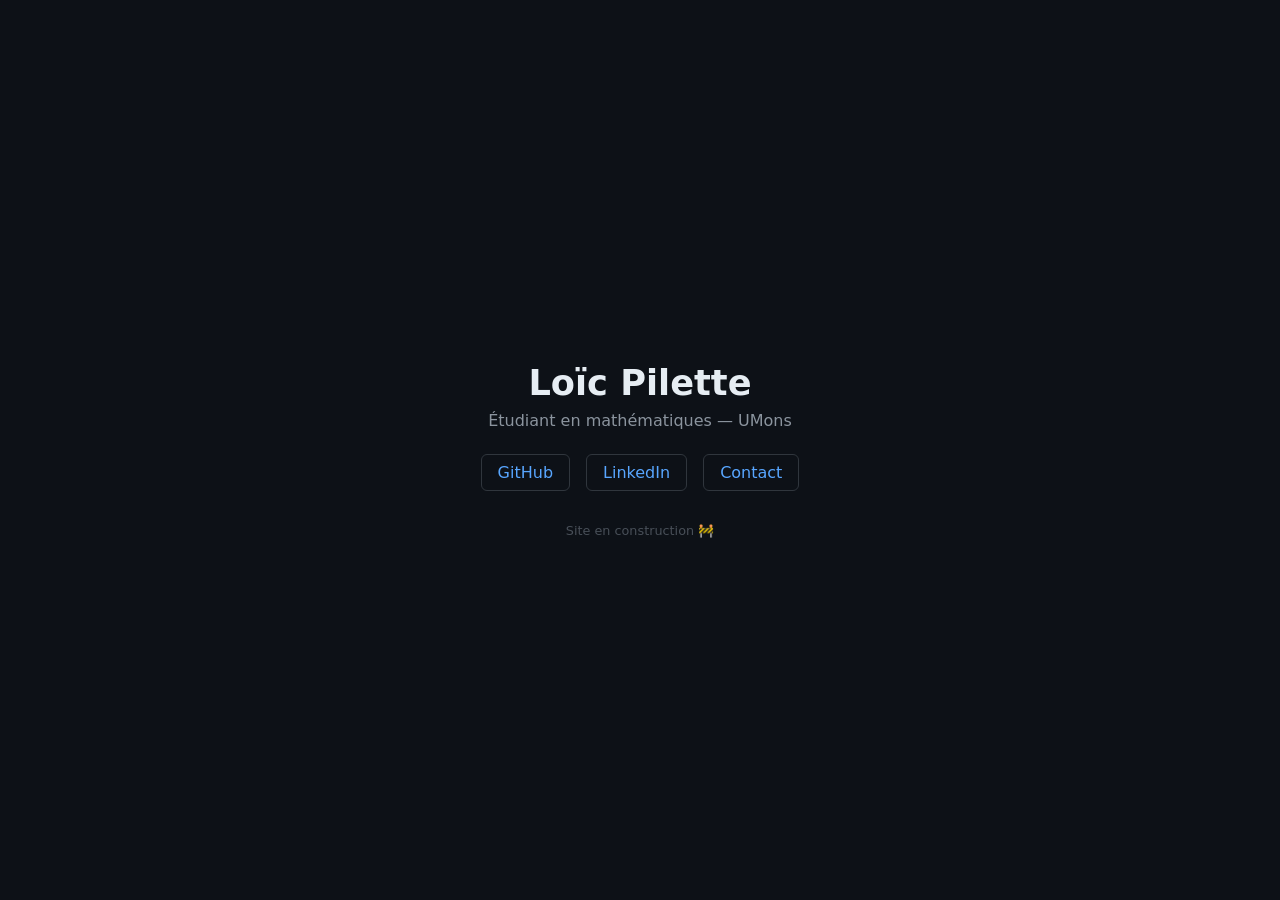
==== index.html @ 918b599a "Modify the email" ====
<!DOCTYPE html>
<html lang="fr">
<head>
  <meta charset="UTF-8">
  <meta name="viewport" content="width=device-width, initial-scale=1.0">
  <title>Loïc Pilette</title>
  <style>
    * {
      margin: 0;
      padding: 0;
      box-sizing: border-box;
    }

    body {
      font-family: 'Segoe UI', system-ui, sans-serif;
      background: #0d1117;
      color: #e6edf3;
      display: flex;
      align-items: center;
      justify-content: center;
      min-height: 100vh;
      padding: 2rem;
    }

    .card {
      max-width: 480px;
      text-align: center;
    }

    h1 {
      font-size: 2.2rem;
      margin-bottom: 0.5rem;
    }

    p.subtitle {
      color: #8b949e;
      margin-bottom: 1.5rem;
    }

    .links {
      display: flex;
      gap: 1rem;
      justify-content: center;
      flex-wrap: wrap;
    }

    .links a {
      color: #58a6ff;
      text-decoration: none;
      border: 1px solid #30363d;
      padding: 0.5rem 1rem;
      border-radius: 6px;
      transition: background 0.2s;
    }

    .links a:hover {
      background: #161b22;
    }

    footer {
      margin-top: 2rem;
      font-size: 0.8rem;
      color: #484f58;
    }
  </style>
</head>
<body>
  <div class="card">
    <h1>Loïc Pilette</h1>
    <p class="subtitle">Étudiant en mathématiques — UMons</p>
    <div class="links">
      <a href="https://github.com/LoicPil">GitHub</a>
      <a href="https://www.linkedin.com/in/loic-pilette">LinkedIn</a>
      <a href="mailto:piletteloic@gmail.com">Contact</a>
    </div>
    <footer>Site en construction 🚧</footer>
  </div>
</body>
</html>
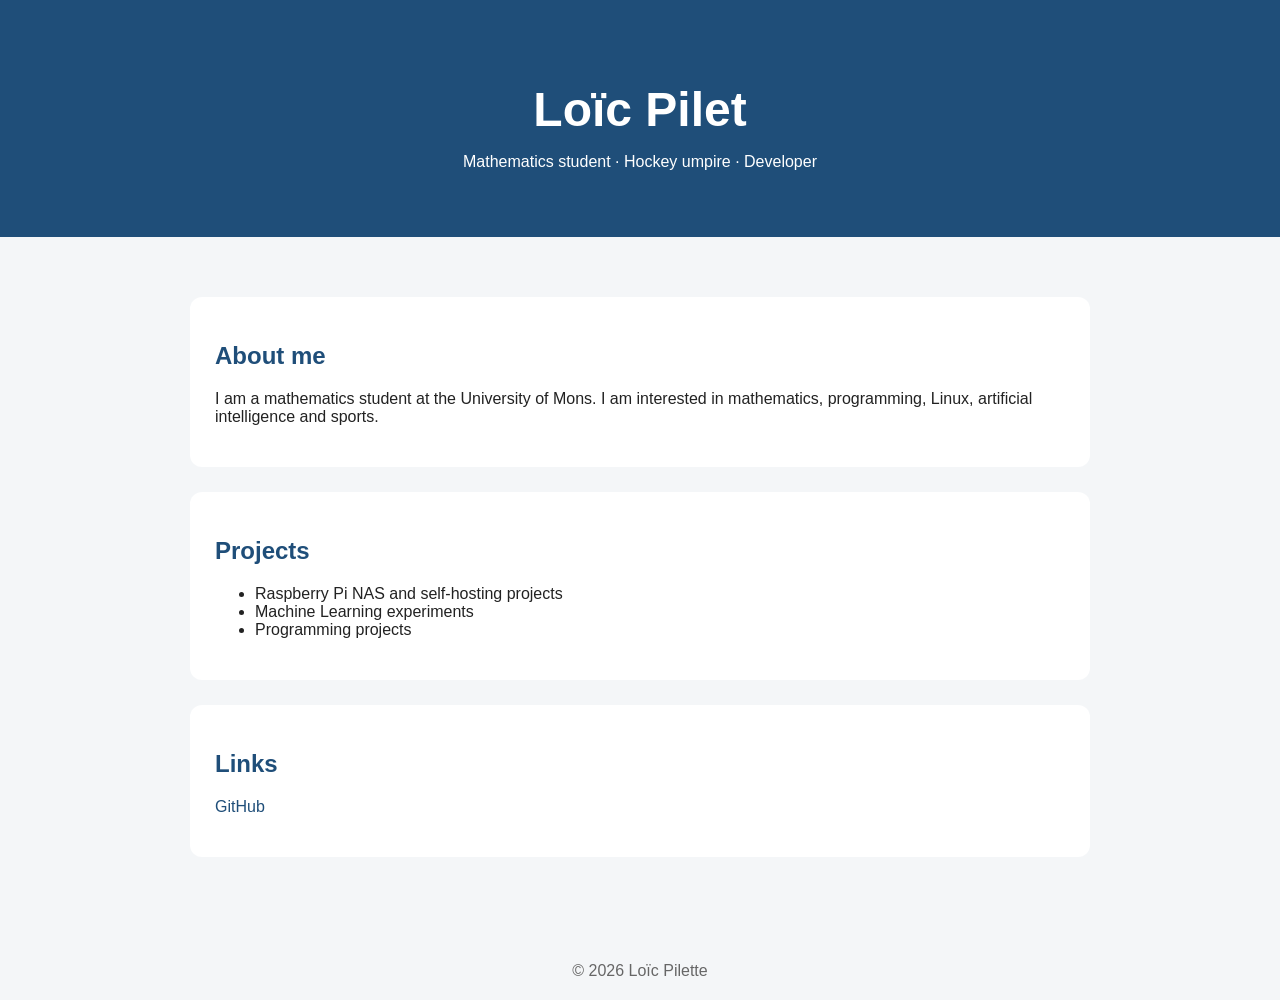
==== commit 28461195: "make two different files for the style and the site" ====
--- a/index.html
+++ b/index.html
@@ -1,79 +1,78 @@
 <!DOCTYPE html>
 <html lang="fr">
+
 <head>
-  <meta charset="UTF-8">
-  <meta name="viewport" content="width=device-width, initial-scale=1.0">
-  <title>Loïc Pilette</title>
-  <style>
-    * {
-      margin: 0;
-      padding: 0;
-      box-sizing: border-box;
-    }
+    <meta charset="UTF-8">
+    <meta name="viewport" content="width=device-width, initial-scale=1.0">
 
-    body {
-      font-family: 'Segoe UI', system-ui, sans-serif;
-      background: #0d1117;
-      color: #e6edf3;
-      display: flex;
-      align-items: center;
-      justify-content: center;
-      min-height: 100vh;
-      padding: 2rem;
-    }
+    <title>Loïc Pilet</title>
 
-    .card {
-      max-width: 480px;
-      text-align: center;
-    }
+    <!-- Icône du site -->
+    <link rel="icon" type="image/png" href="favicon.png">
 
-    h1 {
-      font-size: 2.2rem;
-      margin-bottom: 0.5rem;
-    }
+    <!-- Style -->
+    <link rel="stylesheet" href="style.css">
+</head>
 
-    p.subtitle {
-      color: #8b949e;
-      margin-bottom: 1.5rem;
-    }
+<body>
 
-    .links {
-      display: flex;
-      gap: 1rem;
-      justify-content: center;
-      flex-wrap: wrap;
-    }
+    <header>
+        <h1>Loïc Pilet</h1>
+        <p>Mathematics student · Hockey umpire · Developer</p>
+    </header>
 
-    .links a {
-      color: #58a6ff;
-      text-decoration: none;
-      border: 1px solid #30363d;
-      padding: 0.5rem 1rem;
-      border-radius: 6px;
-      transition: background 0.2s;
-    }
 
-    .links a:hover {
-      background: #161b22;
-    }
+    <main>
 
-    footer {
-      margin-top: 2rem;
-      font-size: 0.8rem;
-      color: #484f58;
-    }
-  </style>
-</head>
-<body>
-  <div class="card">
-    <h1>Loïc Pilette</h1>
-    <p class="subtitle">Étudiant en mathématiques — UMons</p>
-    <div class="links">
-      <a href="https://github.com/LoicPil">GitHub</a>
-      <a href="https://www.linkedin.com/in/loic-pilette">LinkedIn</a>
-      <a href="mailto:piletteloic@gmail.com">Contact</a>
-    </div>
-    <footer>Site en construction 🚧</footer>
-  </div>
+        <section>
+            <h2>About me</h2>
+            <p>
+                I am a mathematics student at the University of Mons.
+                I am interested in mathematics, programming, Linux,
+                artificial intelligence and sports.
+            </p>
+        </section>
+
+
+        <section>
+            <h2>Projects</h2>
+
+            <ul>
+                <li>
+                    Raspberry Pi NAS and self-hosting projects
+                </li>
+
+                <li>
+                    Machine Learning experiments
+                </li>
+
+                <li>
+                    Programming projects
+                </li>
+            </ul>
+
+        </section>
+
+
+        <section>
+            <h2>Links</h2>
+
+            <p>
+                <a href="https://github.com/loicpil">
+                    GitHub
+                </a>
+            </p>
+
+        </section>
+
+    </main>
+
+
+    <footer>
+        © 2026 Loïc Pilette
+    </footer>
+
+
 </body>
+
 </html>
--- a/style.css
+++ b/style.css
@@ -0,0 +1,58 @@
+body {
+    font-family: Arial, Helvetica, sans-serif;
+    margin: 0;
+    background: #f4f6f8;
+    color: #222;
+}
+
+
+header {
+    background: #1f4e79;
+    color: white;
+    text-align: center;
+    padding: 50px 20px;
+}
+
+
+h1 {
+    font-size: 3em;
+    margin-bottom: 10px;
+}
+
+
+main {
+    max-width: 900px;
+    margin: 40px auto;
+    padding: 20px;
+}
+
+
+section {
+    background: white;
+    padding: 25px;
+    margin-bottom: 25px;
+    border-radius: 12px;
+}
+
+
+h2 {
+    color: #1f4e79;
+}
+
+
+a {
+    color: #1f4e79;
+    text-decoration: none;
+}
+
+
+a:hover {
+    text-decoration: underline;
+}
+
+
+footer {
+    text-align: center;
+    padding: 20px;
+    color: #666;
+}
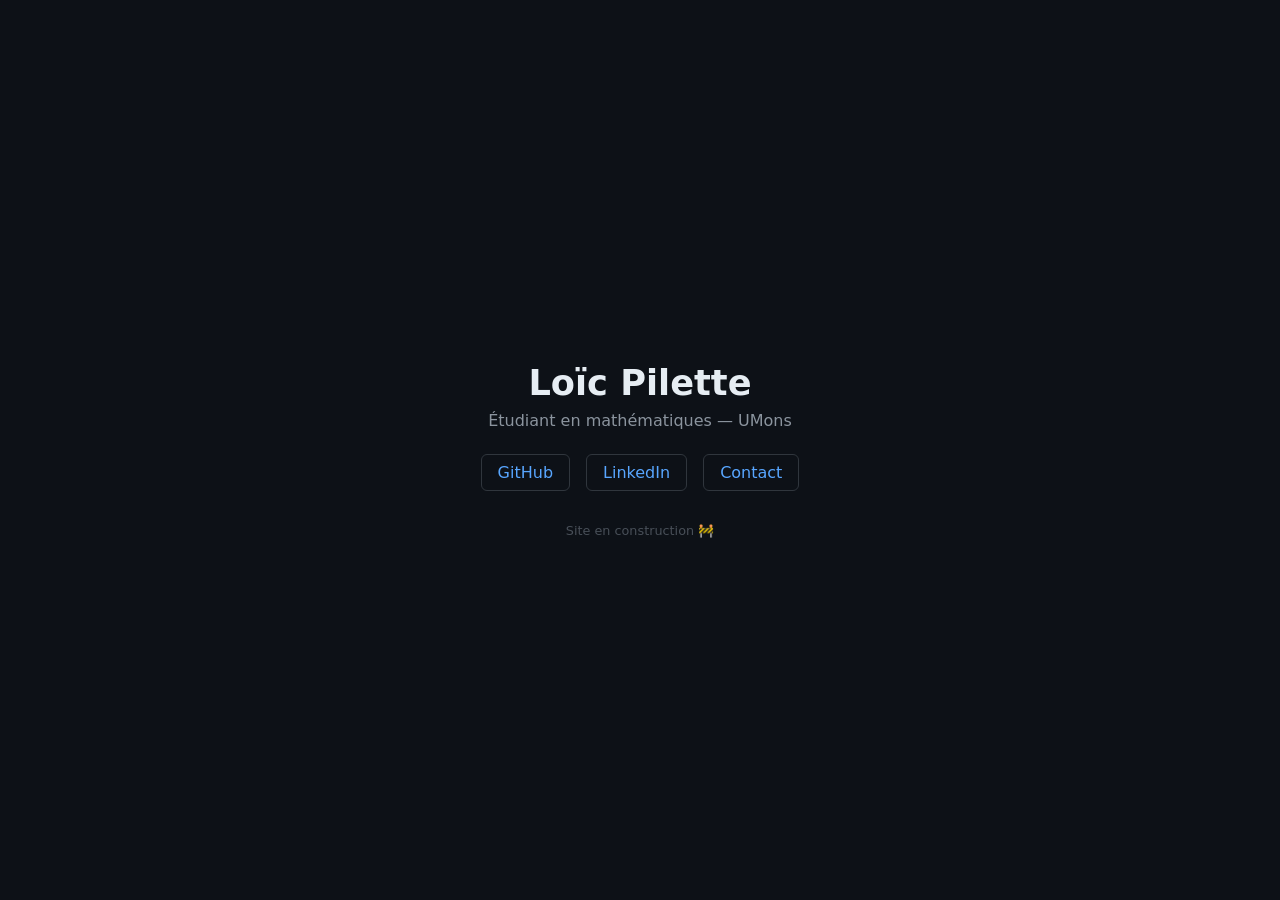
==== commit f98d2fa3: "make two different files for the style and the site" ====
--- a/index.html
+++ b/index.html
@@ -2,75 +2,52 @@
 <html lang="fr">
 
 <head>
-    <meta charset="UTF-8">
-    <meta name="viewport" content="width=device-width, initial-scale=1.0">
+  <meta charset="UTF-8">
+  <meta name="viewport" content="width=device-width, initial-scale=1.0">
 
-    <title>Loïc Pilet</title>
+  <title>Loïc Pilette</title>
 
-    <!-- Icône du site -->
-    <link rel="icon" type="image/png" href="favicon.png">
+  <link rel="stylesheet" href="style.css">
 
-    <!-- Style -->
-    <link rel="stylesheet" href="style.css">
 </head>
+
 
 <body>
 
-    <header>
-        <h1>Loïc Pilet</h1>
-        <p>Mathematics student · Hockey umpire · Developer</p>
-    </header>
+  <div class="card">
+
+    <h1>Loïc Pilette</h1>
+
+    <p class="subtitle">
+      Étudiant en mathématiques — UMons
+    </p>
 
 
-    <main>
+    <div class="links">
 
-        <section>
-            <h2>About me</h2>
-            <p>
-                I am a mathematics student at the University of Mons.
-                I am interested in mathematics, programming, Linux,
-                artificial intelligence and sports.
-            </p>
-        </section>
+      <a href="https://github.com/LoicPil">
+        GitHub
+      </a>
 
 
-        <section>
-            <h2>Projects</h2>
-
-            <ul>
-                <li>
-                    Raspberry Pi NAS and self-hosting projects
-                </li>
-
-                <li>
-                    Machine Learning experiments
-                </li>
-
-                <li>
-                    Programming projects
-                </li>
-            </ul>
-
-        </section>
+      <a href="https://www.linkedin.com/in/loic-pilette">
+        LinkedIn
+      </a>
 
 
-        <section>
-            <h2>Links</h2>
+      <a href="mailto:piletteloic@gmail.com">
+        Contact
+      </a>
 
-            <p>
-                <a href="https://github.com/loicpil">
-                    GitHub
-                </a>
-            </p>
-
-        </section>
-
-    </main>
+    </div>
 
 
     <footer>
-        © 2026 Loïc Pilette
+      Site en construction 🚧
     </footer>
+
+
+  </div>
 
 
 </body>
--- a/style.css
+++ b/style.css
@@ -1,58 +1,73 @@
-body {
-    font-family: Arial, Helvetica, sans-serif;
-    margin: 0;
-    background: #f4f6f8;
-    color: #222;
+* {
+  margin: 0;
+  padding: 0;
+  box-sizing: border-box;
 }
 
 
-header {
-    background: #1f4e79;
-    color: white;
-    text-align: center;
-    padding: 50px 20px;
+body {
+  font-family: 'Segoe UI', system-ui, sans-serif;
+  background: #0d1117;
+  color: #e6edf3;
+
+  display: flex;
+  align-items: center;
+  justify-content: center;
+
+  min-height: 100vh;
+  padding: 2rem;
+}
+
+
+.card {
+  max-width: 480px;
+  text-align: center;
 }
 
 
 h1 {
-    font-size: 3em;
-    margin-bottom: 10px;
+  font-size: 2.2rem;
+  margin-bottom: 0.5rem;
 }
 
 
-main {
-    max-width: 900px;
-    margin: 40px auto;
-    padding: 20px;
+.subtitle {
+  color: #8b949e;
+  margin-bottom: 1.5rem;
 }
 
 
-section {
-    background: white;
-    padding: 25px;
-    margin-bottom: 25px;
-    border-radius: 12px;
+.links {
+  display: flex;
+  gap: 1rem;
+  justify-content: center;
+  flex-wrap: wrap;
 }
 
 
-h2 {
-    color: #1f4e79;
+.links a {
+  color: #58a6ff;
+  text-decoration: none;
+
+  border: 1px solid #30363d;
+
+  padding: 0.5rem 1rem;
+
+  border-radius: 6px;
+
+  transition: background 0.2s;
 }
 
 
-a {
-    color: #1f4e79;
-    text-decoration: none;
-}
-
-
-a:hover {
-    text-decoration: underline;
+.links a:hover {
+  background: #161b22;
 }
 
 
 footer {
-    text-align: center;
-    padding: 20px;
-    color: #666;
+  margin-top: 2rem;
+
+  font-size: 0.8rem;
+
+  color: #484f58;
 }
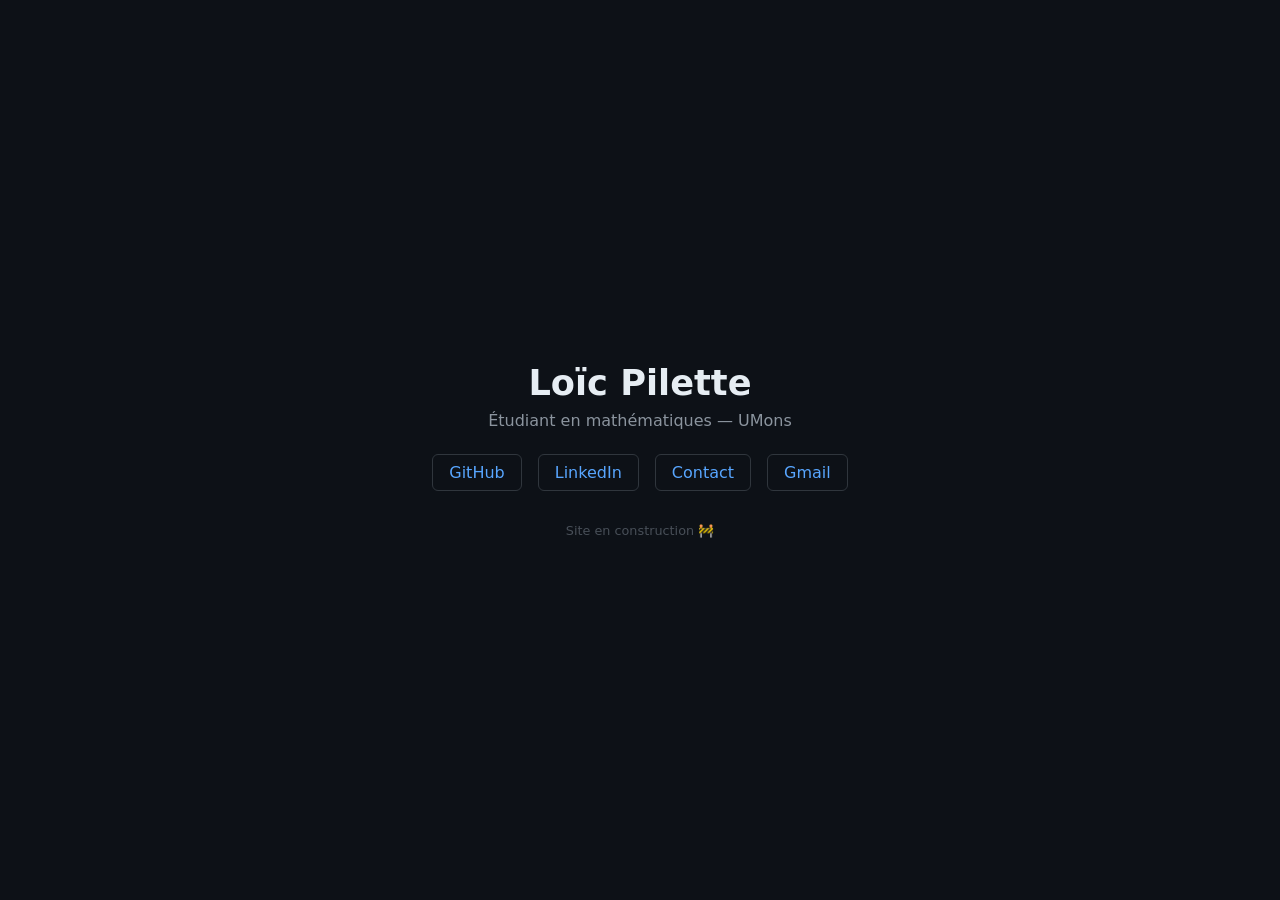
==== commit f9e430cc: "add the gmail contact" ====
--- a/index.html
+++ b/index.html
@@ -39,6 +39,10 @@
         Contact
       </a>
 
+      <a href="https://mail.google.com/mail/?view=cm&fs=1&to=piletteloic@gmail.com">
+        Gmail
+      </a>
+
     </div>
 
 
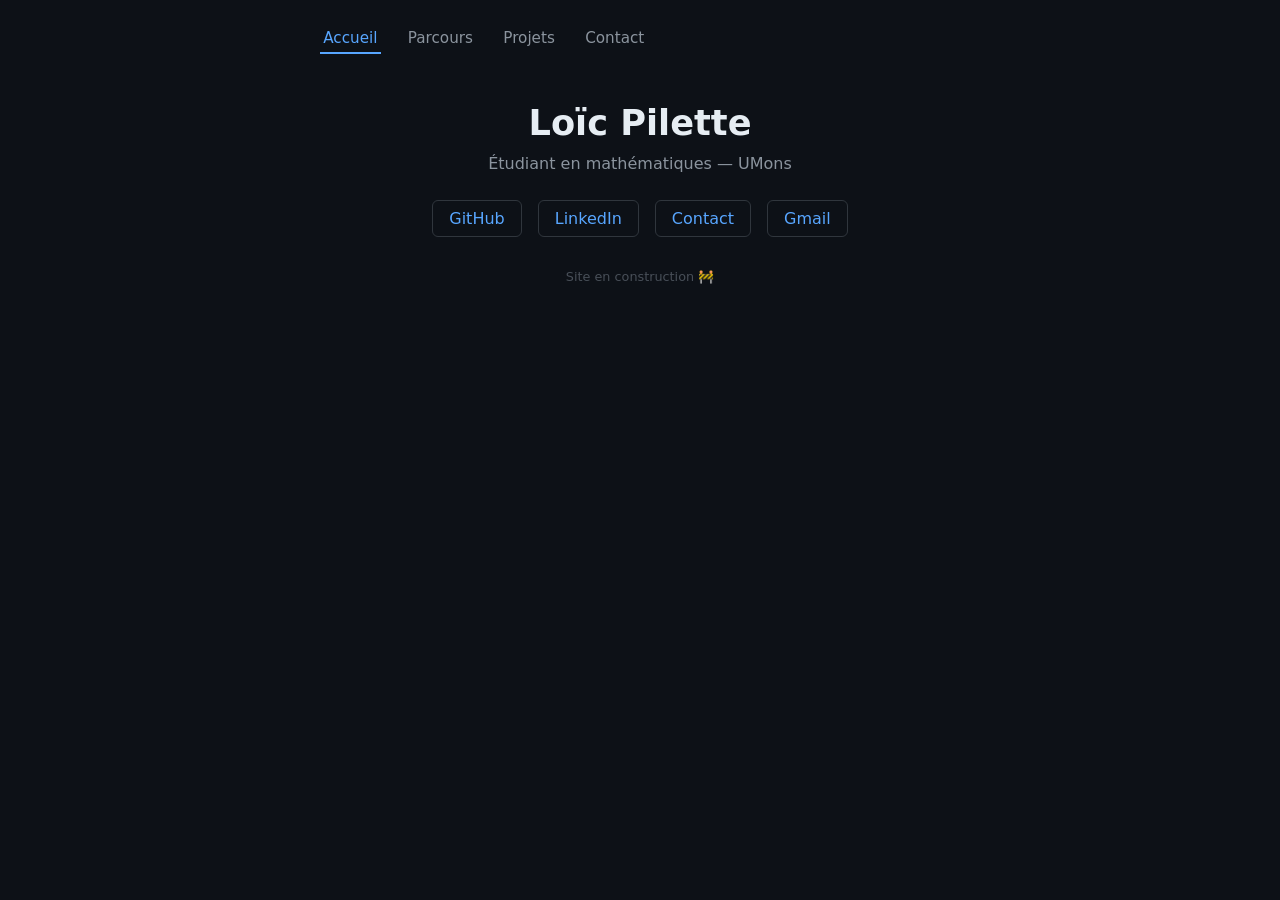
==== commit f22bc9d0: "Site responsive avec menu mobile" ====
--- a/index.html
+++ b/index.html
@@ -1,59 +1,35 @@
 <!DOCTYPE html>
 <html lang="fr">
-
 <head>
   <meta charset="UTF-8">
   <meta name="viewport" content="width=device-width, initial-scale=1.0">
-
   <title>Loïc Pilette</title>
-
+  <link rel="icon" type="image/svg+xml" href="favicon.svg">
   <link rel="stylesheet" href="style.css">
-
 </head>
-
-
 <body>
+  <div class="navbar">
+    <button class="nav-toggle" onclick="toggleNav()">☰</button>
+    <div class="nav-links" id="navLinks">
+      <a href="index.html" class="active">Accueil</a>
+      <a href="parcours.html">Parcours</a>
+      <a href="projets.html">Projets</a>
+      <a href="contact.html">Contact</a>
+    </div>
+  </div>
 
   <div class="card">
-
     <h1>Loïc Pilette</h1>
-
-    <p class="subtitle">
-      Étudiant en mathématiques — UMons
-    </p>
-
-
+    <p class="subtitle">Étudiant en mathématiques — UMons</p>
     <div class="links">
-
-      <a href="https://github.com/LoicPil">
-        GitHub
-      </a>
-
-
-      <a href="https://www.linkedin.com/in/loic-pilette">
-        LinkedIn
-      </a>
-
-
-      <a href="mailto:piletteloic@gmail.com">
-        Contact
-      </a>
-
-      <a href="https://mail.google.com/mail/?view=cm&fs=1&to=piletteloic@gmail.com">
-        Gmail
-      </a>
-
+      <a href="https://github.com/LoicPil">GitHub</a>
+      <a href="https://www.linkedin.com/in/loic-pilette">LinkedIn</a>
+      <a href="mailto:piletteloic@gmail.com">Contact</a>
+      <a href="https://mail.google.com/mail/?view=cm&fs=1&to=piletteloic@gmail.com">Gmail</a>
     </div>
-
-
-    <footer>
-      Site en construction 🚧
-    </footer>
-
-
+    <footer>Site en construction 🚧</footer>
   </div>
 
-
+  <script src="nav.js"></script>
 </body>
-
 </html>
--- a/style.css
+++ b/style.css
@@ -4,38 +4,114 @@
   box-sizing: border-box;
 }
 
+html {
+  font-size: 16px;
+}
 
 body {
   font-family: 'Segoe UI', system-ui, sans-serif;
   background: #0d1117;
   color: #e6edf3;
-
-  display: flex;
+  display: flex;
+  flex-direction: column;
   align-items: center;
+  min-height: 100vh;
+  padding: 1.5rem;
+}
+
+/* --- Navigation --- */
+
+.navbar {
+  width: 100%;
+  max-width: 640px;
+  display: flex;
+  align-items: center;
+  justify-content: space-between;
+  margin-bottom: 3rem;
+}
+
+.nav-links {
+  display: flex;
+  gap: 1.5rem;
+  flex-wrap: wrap;
   justify-content: center;
-
-  min-height: 100vh;
-  padding: 2rem;
-}
-
+}
+
+.nav-links a {
+  color: #8b949e;
+  text-decoration: none;
+  font-size: 0.95rem;
+  padding: 0.3rem 0.2rem;
+  border-bottom: 2px solid transparent;
+  transition: color 0.2s, border-color 0.2s;
+}
+
+.nav-links a:hover,
+.nav-links a.active {
+  color: #58a6ff;
+  border-bottom: 2px solid #58a6ff;
+}
+
+.nav-toggle {
+  display: none;
+  background: none;
+  border: 1px solid #30363d;
+  border-radius: 6px;
+  color: #e6edf3;
+  font-size: 1.2rem;
+  padding: 0.3rem 0.7rem;
+  cursor: pointer;
+}
+
+/* --- Layout --- */
 
 .card {
   max-width: 480px;
-  text-align: center;
-}
-
+  width: 100%;
+  text-align: center;
+}
+
+.content {
+  max-width: 640px;
+  width: 100%;
+  text-align: left;
+}
 
 h1 {
   font-size: 2.2rem;
   margin-bottom: 0.5rem;
-}
-
-
-.subtitle {
+  text-align: center;
+}
+
+h2 {
+  font-size: 1.4rem;
+  margin: 1.8rem 0 0.8rem;
+  color: #e6edf3;
+}
+
+p.subtitle {
   color: #8b949e;
   margin-bottom: 1.5rem;
-}
-
+  text-align: center;
+}
+
+p, li {
+  color: #c9d1d9;
+  line-height: 1.6;
+}
+
+ul {
+  list-style: none;
+  padding-left: 0;
+}
+
+li {
+  margin-bottom: 0.6rem;
+  padding-left: 1rem;
+  border-left: 2px solid #30363d;
+}
+
+/* --- Links / buttons --- */
 
 .links {
   display: flex;
@@ -44,30 +120,102 @@
   flex-wrap: wrap;
 }
 
-
-.links a {
+.links a,
+.card-link {
   color: #58a6ff;
   text-decoration: none;
-
-  border: 1px solid #30363d;
-
+  border: 1px solid #30363d;
   padding: 0.5rem 1rem;
-
   border-radius: 6px;
-
   transition: background 0.2s;
-}
-
-
-.links a:hover {
+  display: inline-block;
+}
+
+.links a:hover,
+.card-link:hover {
   background: #161b22;
 }
 
+/* --- Project cards --- */
+
+.project {
+  border: 1px solid #30363d;
+  border-radius: 8px;
+  padding: 1rem 1.2rem;
+  margin-bottom: 1rem;
+}
+
+.project h3 {
+  color: #e6edf3;
+  margin-bottom: 0.3rem;
+}
+
+.project p {
+  margin-bottom: 0.5rem;
+}
+
+.tag {
+  display: inline-block;
+  font-size: 0.75rem;
+  color: #8b949e;
+  border: 1px solid #30363d;
+  border-radius: 4px;
+  padding: 0.1rem 0.5rem;
+  margin: 0.2rem 0.3rem 0 0;
+}
 
 footer {
   margin-top: 2rem;
-
   font-size: 0.8rem;
-
   color: #484f58;
-}
+  text-align: center;
+}
+
+/* --- Responsive : mobile (< 600px) --- */
+
+@media (max-width: 600px) {
+  body {
+    padding: 1rem;
+  }
+
+  h1 {
+    font-size: 1.7rem;
+  }
+
+  h2 {
+    font-size: 1.2rem;
+  }
+
+  .navbar {
+    justify-content: center;
+  }
+
+  .nav-toggle {
+    display: block;
+    position: absolute;
+    top: 1rem;
+    right: 1rem;
+  }
+
+  .nav-links {
+    display: none;
+    flex-direction: column;
+    align-items: center;
+    width: 100%;
+    gap: 1rem;
+    margin-top: 1rem;
+  }
+
+  .nav-links.open {
+    display: flex;
+  }
+
+  .links {
+    flex-direction: column;
+    align-items: stretch;
+  }
+
+  .links a {
+    text-align: center;
+  }
+}
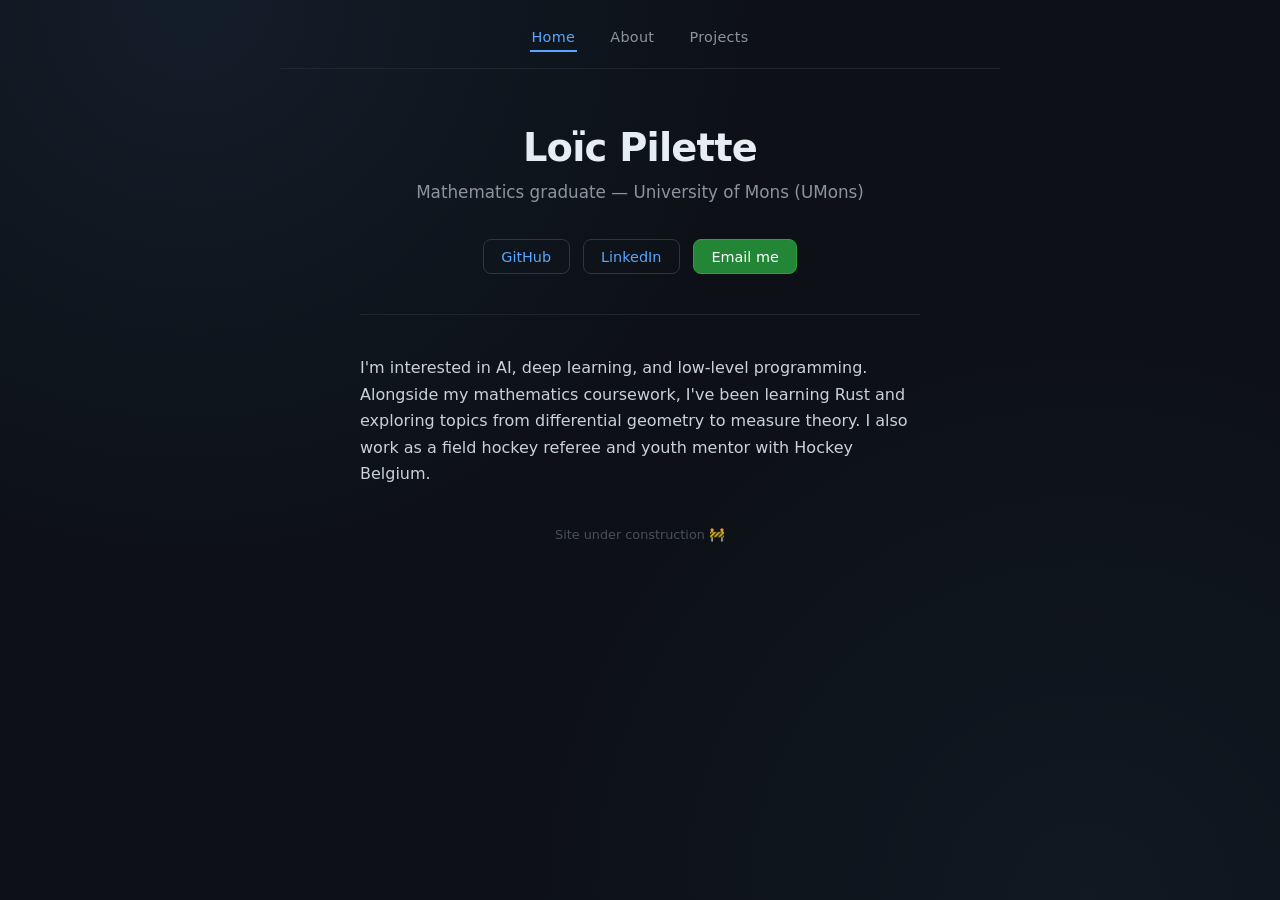
==== commit 814d746b: "Redesign: English site, merged contact into homepage, cleanup" ====
--- a/index.html
+++ b/index.html
@@ -1,5 +1,5 @@
 <!DOCTYPE html>
-<html lang="fr">
+<html lang="en">
 <head>
   <meta charset="UTF-8">
   <meta name="viewport" content="width=device-width, initial-scale=1.0">
@@ -11,23 +11,34 @@
   <div class="navbar">
     <button class="nav-toggle" onclick="toggleNav()">☰</button>
     <div class="nav-links" id="navLinks">
-      <a href="index.html" class="active">Accueil</a>
-      <a href="parcours.html">Parcours</a>
-      <a href="projets.html">Projets</a>
-      <a href="contact.html">Contact</a>
+      <a href="index.html" class="active">Home</a>
+      <a href="about.html">About</a>
+      <a href="projects.html">Projects</a>
     </div>
   </div>
 
   <div class="card">
     <h1>Loïc Pilette</h1>
-    <p class="subtitle">Étudiant en mathématiques — UMons</p>
+    <p class="subtitle">Mathematics graduate — University of Mons (UMons)</p>
+
     <div class="links">
       <a href="https://github.com/LoicPil">GitHub</a>
       <a href="https://www.linkedin.com/in/loic-pilette">LinkedIn</a>
-      <a href="mailto:piletteloic@gmail.com">Contact</a>
-      <a href="https://mail.google.com/mail/?view=cm&fs=1&to=piletteloic@gmail.com">Gmail</a>
+      <a href="mailto:piletteloic@gmail.com" class="btn-primary">Email me</a>
     </div>
-    <footer>Site en construction 🚧</footer>
+
+    <hr class="divider">
+
+    <p style="text-align:left;">
+      <!-- TODO: adapt this short intro paragraph to your liking -->
+      I'm interested in AI, deep learning, and low-level programming.
+      Alongside my mathematics coursework, I've been learning Rust and
+      exploring topics from differential geometry to measure theory.
+      I also work as a field hockey referee and youth mentor with
+      Hockey Belgium.
+    </p>
+
+    <footer>Site under construction 🚧</footer>
   </div>
 
   <script src="nav.js"></script>
--- a/style.css
+++ b/style.css
@@ -6,11 +6,15 @@
 
 html {
   font-size: 16px;
+  scroll-behavior: smooth;
 }
 
 body {
-  font-family: 'Segoe UI', system-ui, sans-serif;
+  font-family: 'Segoe UI', system-ui, -apple-system, sans-serif;
   background: #0d1117;
+  background-image:
+    radial-gradient(circle at 15% 0%, rgba(88, 166, 255, 0.08), transparent 40%),
+    radial-gradient(circle at 85% 100%, rgba(88, 166, 255, 0.05), transparent 40%);
   color: #e6edf3;
   display: flex;
   flex-direction: column;
@@ -23,25 +27,45 @@
 
 .navbar {
   width: 100%;
-  max-width: 640px;
-  display: flex;
-  align-items: center;
-  justify-content: space-between;
-  margin-bottom: 3rem;
+  max-width: 720px;
+  display: flex;
+  align-items: center;
+  justify-content: center;
+  position: relative;
+  margin-bottom: 3.5rem;
+  padding-bottom: 1rem;
+  border-bottom: 1px solid #21262d;
+}
+
+.nav-brand {
+  position: absolute;
+  left: 0;
+  display: flex;
+  align-items: center;
+  gap: 0.5rem;
+  color: #e6edf3;
+  text-decoration: none;
+  font-weight: 600;
+  font-size: 0.95rem;
+}
+
+.nav-brand img {
+  width: 22px;
+  height: 22px;
+  border-radius: 5px;
 }
 
 .nav-links {
   display: flex;
-  gap: 1.5rem;
-  flex-wrap: wrap;
-  justify-content: center;
+  gap: 2rem;
 }
 
 .nav-links a {
   color: #8b949e;
   text-decoration: none;
-  font-size: 0.95rem;
-  padding: 0.3rem 0.2rem;
+  font-size: 0.9rem;
+  letter-spacing: 0.02em;
+  padding: 0.3rem 0.1rem;
   border-bottom: 2px solid transparent;
   transition: color 0.2s, border-color 0.2s;
 }
@@ -58,46 +82,52 @@
   border: 1px solid #30363d;
   border-radius: 6px;
   color: #e6edf3;
-  font-size: 1.2rem;
+  font-size: 1.1rem;
   padding: 0.3rem 0.7rem;
   cursor: pointer;
+  position: absolute;
+  right: 0;
 }
 
 /* --- Layout --- */
 
 .card {
-  max-width: 480px;
+  max-width: 560px;
   width: 100%;
   text-align: center;
 }
 
 .content {
-  max-width: 640px;
+  max-width: 680px;
   width: 100%;
   text-align: left;
 }
 
 h1 {
-  font-size: 2.2rem;
-  margin-bottom: 0.5rem;
-  text-align: center;
+  font-size: 2.4rem;
+  font-weight: 700;
+  margin-bottom: 0.6rem;
+  text-align: center;
+  letter-spacing: -0.02em;
 }
 
 h2 {
-  font-size: 1.4rem;
-  margin: 1.8rem 0 0.8rem;
-  color: #e6edf3;
+  font-size: 1.35rem;
+  margin: 2rem 0 0.9rem;
+  color: #e6edf3;
+  font-weight: 600;
 }
 
 p.subtitle {
   color: #8b949e;
-  margin-bottom: 1.5rem;
+  font-size: 1.05rem;
+  margin-bottom: 2rem;
   text-align: center;
 }
 
 p, li {
   color: #c9d1d9;
-  line-height: 1.6;
+  line-height: 1.65;
 }
 
 ul {
@@ -115,7 +145,7 @@
 
 .links {
   display: flex;
-  gap: 1rem;
+  gap: 0.8rem;
   justify-content: center;
   flex-wrap: wrap;
 }
@@ -125,47 +155,79 @@
   color: #58a6ff;
   text-decoration: none;
   border: 1px solid #30363d;
-  padding: 0.5rem 1rem;
-  border-radius: 6px;
-  transition: background 0.2s;
-  display: inline-block;
+  padding: 0.55rem 1.1rem;
+  border-radius: 8px;
+  font-size: 0.9rem;
+  transition: background 0.2s, border-color 0.2s, transform 0.15s;
+  display: inline-flex;
+  align-items: center;
+  gap: 0.4rem;
 }
 
 .links a:hover,
 .card-link:hover {
   background: #161b22;
+  border-color: #58a6ff;
+  transform: translateY(-1px);
+}
+
+.btn-primary {
+  background: #238636 !important;
+  border-color: #2ea043 !important;
+  color: #ffffff !important;
+}
+
+.btn-primary:hover {
+  background: #2ea043 !important;
 }
 
 /* --- Project cards --- */
 
 .project {
   border: 1px solid #30363d;
-  border-radius: 8px;
-  padding: 1rem 1.2rem;
-  margin-bottom: 1rem;
+  border-radius: 10px;
+  padding: 1.2rem 1.4rem;
+  margin-bottom: 1.1rem;
+  background: rgba(255, 255, 255, 0.015);
+  transition: border-color 0.2s;
+}
+
+.project:hover {
+  border-color: #3d444d;
 }
 
 .project h3 {
   color: #e6edf3;
-  margin-bottom: 0.3rem;
+  margin-bottom: 0.4rem;
+  font-size: 1.1rem;
 }
 
 .project p {
-  margin-bottom: 0.5rem;
+  margin-bottom: 0.6rem;
 }
 
 .tag {
   display: inline-block;
-  font-size: 0.75rem;
+  font-size: 0.72rem;
   color: #8b949e;
   border: 1px solid #30363d;
-  border-radius: 4px;
-  padding: 0.1rem 0.5rem;
+  border-radius: 20px;
+  padding: 0.15rem 0.65rem;
   margin: 0.2rem 0.3rem 0 0;
 }
 
+/* --- Section divider --- */
+
+.divider {
+  width: 100%;
+  max-width: 680px;
+  border: none;
+  border-top: 1px solid #21262d;
+  margin: 2.5rem 0;
+}
+
 footer {
-  margin-top: 2rem;
+  margin-top: 2.5rem;
   font-size: 0.8rem;
   color: #484f58;
   text-align: center;
@@ -175,11 +237,11 @@
 
 @media (max-width: 600px) {
   body {
-    padding: 1rem;
+    padding: 1.2rem;
   }
 
   h1 {
-    font-size: 1.7rem;
+    font-size: 1.8rem;
   }
 
   h2 {
@@ -187,14 +249,11 @@
   }
 
   .navbar {
-    justify-content: center;
+    justify-content: flex-start;
   }
 
   .nav-toggle {
     display: block;
-    position: absolute;
-    top: 1rem;
-    right: 1rem;
   }
 
   .nav-links {
@@ -202,8 +261,8 @@
     flex-direction: column;
     align-items: center;
     width: 100%;
-    gap: 1rem;
-    margin-top: 1rem;
+    gap: 1.2rem;
+    margin-top: 3rem;
   }
 
   .nav-links.open {
@@ -216,6 +275,6 @@
   }
 
   .links a {
-    text-align: center;
-  }
-}
+    justify-content: center;
+  }
+}
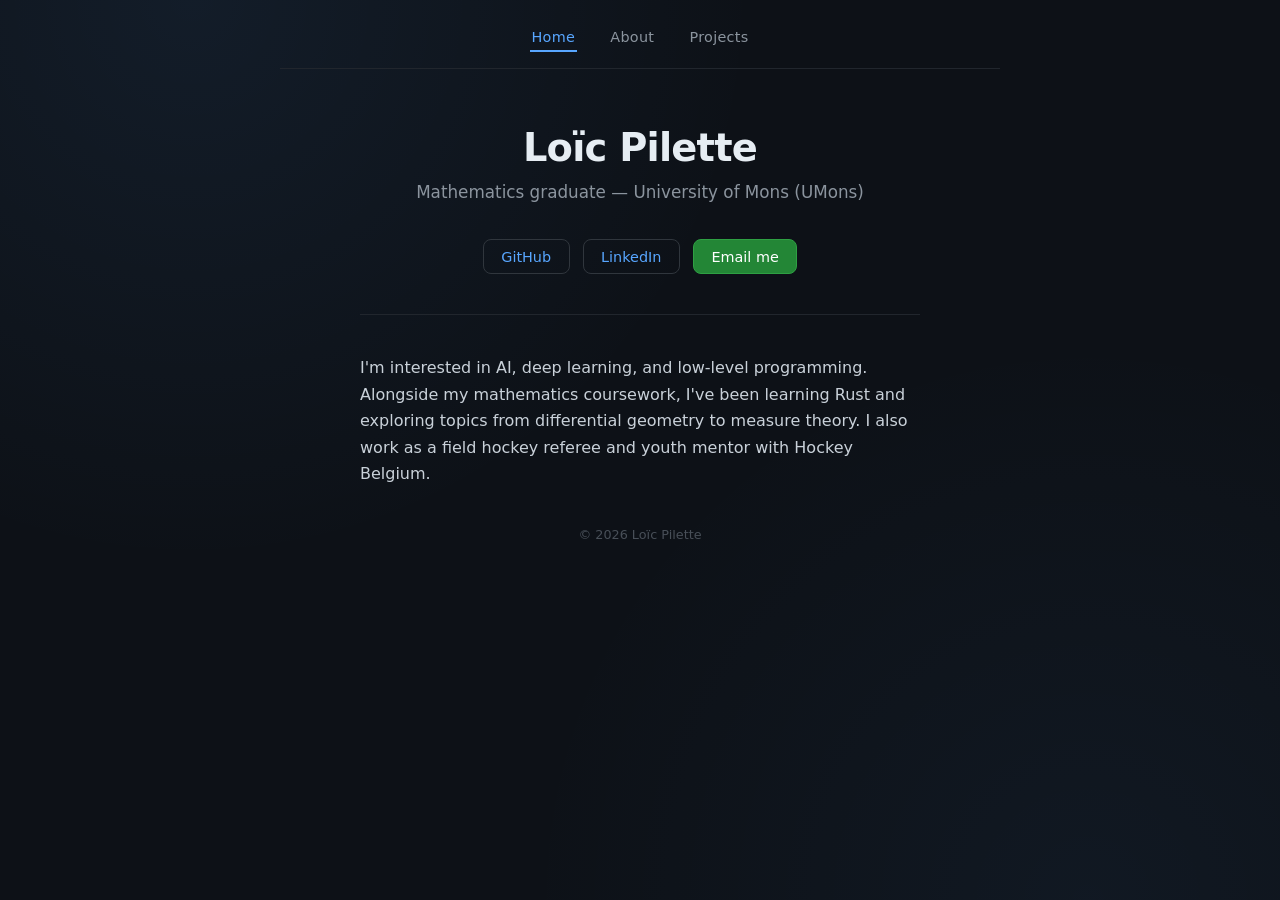
==== commit d0548c91: "Remake the site" ====
--- a/index.html
+++ b/index.html
@@ -4,20 +4,25 @@
   <meta charset="UTF-8">
   <meta name="viewport" content="width=device-width, initial-scale=1.0">
   <title>Loïc Pilette</title>
+  <meta name="description" content="Loïc Pilette — mathematics graduate from the University of Mons (UMons), learning Rust and exploring AI, deep learning, and low-level programming.">
+  <meta property="og:title" content="Loïc Pilette">
+  <meta property="og:description" content="Mathematics graduate — University of Mons. Learning Rust, interested in AI and low-level programming.">
+  <meta property="og:type" content="website">
+  <meta name="theme-color" content="#0d1117">
   <link rel="icon" type="image/svg+xml" href="favicon.svg">
   <link rel="stylesheet" href="style.css">
 </head>
 <body>
-  <div class="navbar">
-    <button class="nav-toggle" onclick="toggleNav()">☰</button>
+  <nav class="navbar">
+    <button class="nav-toggle" onclick="toggleNav()" aria-expanded="false" aria-controls="navLinks" aria-label="Toggle navigation menu">☰</button>
     <div class="nav-links" id="navLinks">
-      <a href="index.html" class="active">Home</a>
+      <a href="index.html" class="active" aria-current="page">Home</a>
       <a href="about.html">About</a>
       <a href="projects.html">Projects</a>
     </div>
-  </div>
+  </nav>
 
-  <div class="card">
+  <main class="card">
     <h1>Loïc Pilette</h1>
     <p class="subtitle">Mathematics graduate — University of Mons (UMons)</p>
 
@@ -30,7 +35,6 @@
     <hr class="divider">
 
     <p style="text-align:left;">
-      <!-- TODO: adapt this short intro paragraph to your liking -->
       I'm interested in AI, deep learning, and low-level programming.
       Alongside my mathematics coursework, I've been learning Rust and
       exploring topics from differential geometry to measure theory.
@@ -38,8 +42,8 @@
       Hockey Belgium.
     </p>
 
-    <footer>Site under construction 🚧</footer>
-  </div>
+    <footer>&copy; 2026 Loïc Pilette</footer>
+  </main>
 
   <script src="nav.js"></script>
 </body>
--- a/style.css
+++ b/style.css
@@ -21,6 +21,14 @@
   align-items: center;
   min-height: 100vh;
   padding: 1.5rem;
+}
+
+/* --- Accessibility: visible focus ring for keyboard nav --- */
+
+:focus-visible {
+  outline: 2px solid #58a6ff;
+  outline-offset: 2px;
+  border-radius: 4px;
 }
 
 /* --- Navigation --- */
@@ -278,3 +286,15 @@
     justify-content: center;
   }
 }
+
+/* --- Respect user's motion preferences --- */
+
+@media (prefers-reduced-motion: reduce) {
+  html {
+    scroll-behavior: auto;
+  }
+
+  * {
+    transition: none !important;
+  }
+}
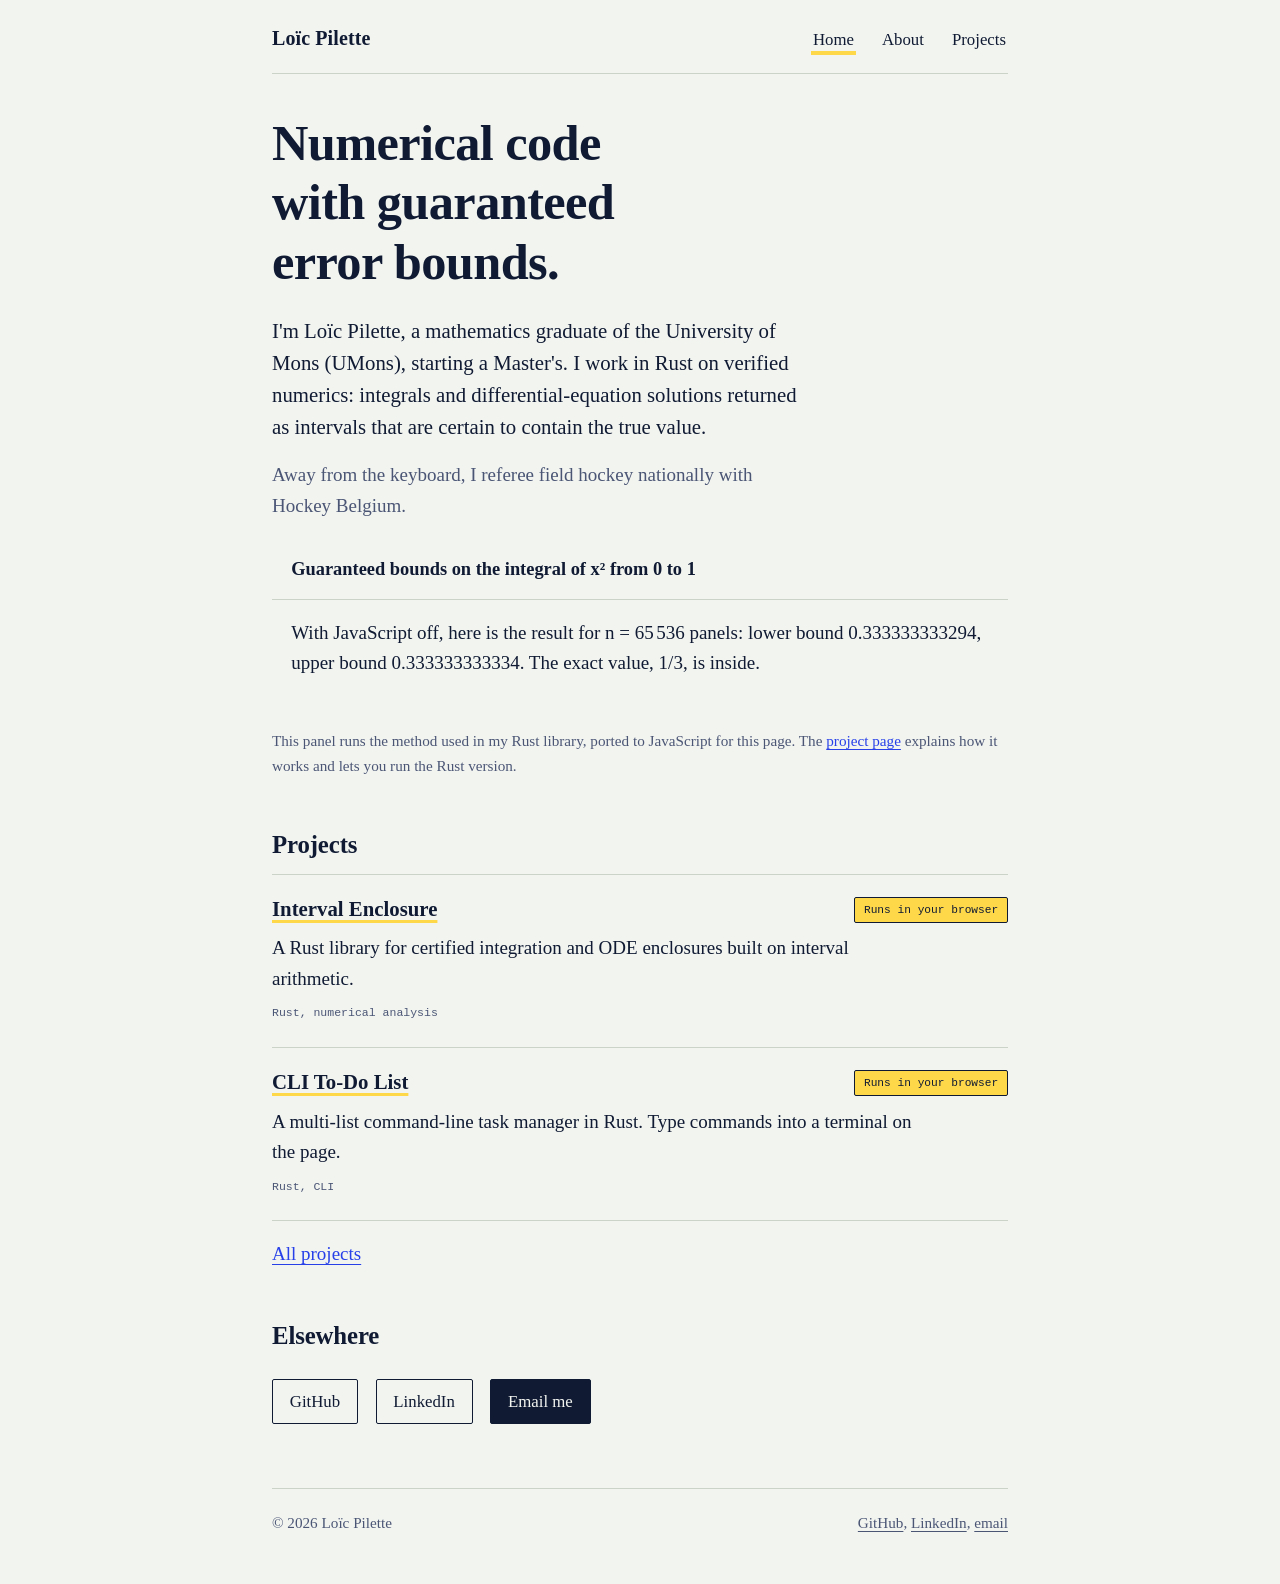
==== commit 87081412: "Change all the site" ====
--- a/index.html
+++ b/index.html
@@ -2,49 +2,78 @@
 <html lang="en">
 <head>
   <meta charset="UTF-8">
-  <meta name="viewport" content="width=device-width, initial-scale=1.0">
-  <title>Loïc Pilette</title>
-  <meta name="description" content="Loïc Pilette — mathematics graduate from the University of Mons (UMons), learning Rust and exploring AI, deep learning, and low-level programming.">
+  <meta name="viewport" content="width=device-width, initial-scale=1">
+  <title>Loïc Pilette: numerical code with guaranteed error bounds</title>
+  <meta name="description" content="Loïc Pilette, mathematics graduate of the University of Mons. Rust, verified numerics and interval arithmetic, with live demos.">
   <meta property="og:title" content="Loïc Pilette">
-  <meta property="og:description" content="Mathematics graduate — University of Mons. Learning Rust, interested in AI and low-level programming.">
+  <meta property="og:description" content="Loïc Pilette, mathematics graduate of the University of Mons. Rust, verified numerics and interval arithmetic, with live demos.">
   <meta property="og:type" content="website">
-  <meta name="theme-color" content="#0d1117">
+  <meta property="og:url" content="https://loicpil.github.io/index.html">
+  <meta name="theme-color" content="#f2f4f0" media="(prefers-color-scheme: light)">
+  <meta name="theme-color" content="#0b1124" media="(prefers-color-scheme: dark)">
   <link rel="icon" type="image/svg+xml" href="favicon.svg">
+  <link rel="preload" href="fonts/stix-two-text-latin-400-normal.woff2" as="font" type="font/woff2" crossorigin>
   <link rel="stylesheet" href="style.css">
 </head>
 <body>
-  <nav class="navbar">
-    <button class="nav-toggle" onclick="toggleNav()" aria-expanded="false" aria-controls="navLinks" aria-label="Toggle navigation menu">☰</button>
-    <div class="nav-links" id="navLinks">
-      <a href="index.html" class="active" aria-current="page">Home</a>
-      <a href="about.html">About</a>
-      <a href="projects.html">Projects</a>
-    </div>
-  </nav>
+  <a class="skip" href="#main">Skip to content</a>
+  <div class="page">
+    <header class="top">
+      <a class="mark" href="index.html">Loïc Pilette</a>
+      <nav aria-label="Main">
+        <a href="index.html" aria-current="page">Home</a>
+        <a href="about.html">About</a>
+        <a href="projects.html">Projects</a>
+      </nav>
+    </header>
 
-  <main class="card">
-    <h1>Loïc Pilette</h1>
-    <p class="subtitle">Mathematics graduate — University of Mons (UMons)</p>
+    <main id="main">
 
-    <div class="links">
-      <a href="https://github.com/LoicPil">GitHub</a>
-      <a href="https://www.linkedin.com/in/loic-pilette">LinkedIn</a>
-      <a href="mailto:piletteloic@gmail.com" class="btn-primary">Email me</a>
-    </div>
+      <h1>Numerical code with guaranteed error bounds.</h1>
+      <p class="lede">I'm Loïc Pilette, a mathematics graduate of the University of Mons (UMons),
+        starting a Master's. I work in Rust on verified numerics: integrals and
+        differential-equation solutions returned as intervals that are certain to contain
+        the true value.</p>
+      <p class="muted" style="max-width:34rem">Away from the keyboard, I referee field hockey nationally with Hockey Belgium.</p>
 
-    <hr class="divider">
+      <div data-enclosure data-autoplay>
+      <div class="enc-head"><p class="enc-title">Guaranteed bounds on the integral of x² from 0 to 1</p></div>
+      <div class="enc-body"><p>With JavaScript off, here is the result for n&nbsp;=&nbsp;65&#8239;536 panels:
+      lower bound 0.333333333294, upper bound 0.333333333334. The exact value, 1/3, is inside.</p></div>
+      </div>
+      <p class="enc-note">This panel runs the method used in my Rust library, ported to JavaScript for this page.
+        The <a href="interval-enclosure.html">project page</a> explains how it works and lets you run the Rust version.</p>
 
-    <p style="text-align:left;">
-      I'm interested in AI, deep learning, and low-level programming.
-      Alongside my mathematics coursework, I've been learning Rust and
-      exploring topics from differential geometry to measure theory.
-      I also work as a field hockey referee and youth mentor with
-      Hockey Belgium.
-    </p>
+      <h2>Projects</h2>
+      <ul class="works">
+        <li>
+          <h3><a href="interval-enclosure.html">Interval Enclosure</a></h3>
+          <span class="live">Runs in your browser</span>
+          <p>A Rust library for certified integration and ODE enclosures built on interval arithmetic.</p>
+          <p class="stack">Rust, numerical analysis</p>
+        </li>
+        <li>
+          <h3><a href="rust-todo.html">CLI To-Do List</a></h3>
+          <span class="live">Runs in your browser</span>
+          <p>A multi-list command-line task manager in Rust. Type commands into a terminal on the page.</p>
+          <p class="stack">Rust, CLI</p>
+        </li>
+      </ul>
+      <p><a href="projects.html">All projects</a></p>
 
-    <footer>&copy; 2026 Loïc Pilette</footer>
-  </main>
+      <h2>Elsewhere</h2>
+      <ul class="actions">
+        <li><a class="btn" href="https://github.com/LoicPil">GitHub</a></li>
+        <li><a class="btn" href="https://www.linkedin.com/in/loic-pilette">LinkedIn</a></li>
+        <li><a class="btn solid" href="mailto:piletteloic@gmail.com">Email me</a></li>
+      </ul>
+    </main>
 
-  <script src="nav.js"></script>
+    <footer class="foot">
+      <span>&copy; 2026 Loïc Pilette</span>
+      <span><a href="https://github.com/LoicPil">GitHub</a>, <a href="https://www.linkedin.com/in/loic-pilette">LinkedIn</a>, <a href="mailto:piletteloic@gmail.com">email</a></span>
+    </footer>
+  </div>
+  <script src="enclosure.js"></script>
 </body>
 </html>
--- a/style.css
+++ b/style.css
@@ -1,300 +1,643 @@
-* {
+/* ------------------------------------------------------------------
+   Loïc Pilette: personal site
+   Tracing-paper light theme, ink-navy text, ultramarine links, and a
+   yellow "highlighter band" used only where the site shows an interval.
+   ------------------------------------------------------------------ */
+
+@font-face {
+  font-family: 'STIX Two Text';
+  src: url(fonts/stix-two-text-latin-400-normal.woff2) format('woff2');
+  font-weight: 400; font-style: normal; font-display: swap;
+  unicode-range: U+0000-00FF, U+0131, U+0152-0153, U+02BB-02BC, U+02C6, U+02DA, U+02DC, U+2000-206F, U+2074, U+20AC, U+2122, U+2191, U+2193, U+2212, U+2215, U+FEFF, U+FFFD;
+}
+@font-face {
+  font-family: 'STIX Two Text';
+  src: url(fonts/stix-two-text-latin-400-italic.woff2) format('woff2');
+  font-weight: 400; font-style: italic; font-display: swap;
+  unicode-range: U+0000-00FF, U+0131, U+0152-0153, U+02BB-02BC, U+02C6, U+02DA, U+02DC, U+2000-206F, U+2074, U+20AC, U+2122, U+2191, U+2193, U+2212, U+2215, U+FEFF, U+FFFD;
+}
+@font-face {
+  font-family: 'STIX Two Text';
+  src: url(fonts/stix-two-text-latin-600-normal.woff2) format('woff2');
+  font-weight: 600; font-style: normal; font-display: swap;
+  unicode-range: U+0000-00FF, U+0131, U+0152-0153, U+02BB-02BC, U+02C6, U+02DA, U+02DC, U+2000-206F, U+2074, U+20AC, U+2122, U+2191, U+2193, U+2212, U+2215, U+FEFF, U+FFFD;
+}
+@font-face {
+  font-family: 'STIX Two Text';
+  src: url(fonts/stix-two-text-latin-600-italic.woff2) format('woff2');
+  font-weight: 600; font-style: italic; font-display: swap;
+  unicode-range: U+0000-00FF, U+0131, U+0152-0153, U+02BB-02BC, U+02C6, U+02DA, U+02DC, U+2000-206F, U+2074, U+20AC, U+2122, U+2191, U+2193, U+2212, U+2215, U+FEFF, U+FFFD;
+}
+@font-face {
+  font-family: 'STIX Two Text';
+  src: url(fonts/stix-two-text-latin-ext-400-normal.woff2) format('woff2');
+  font-weight: 400; font-style: normal; font-display: swap;
+  unicode-range: U+0100-02BA, U+02BD-02C5, U+02C7-02CC, U+02CE-02D7, U+02DD-02FF, U+0304, U+0308, U+0329, U+1D00-1DBF, U+1E00-1E9F, U+1EF2-1EFF, U+2020, U+20A0-20AB, U+20AD-20C0, U+2113, U+2C60-2C7F, U+A720-A7FF;
+}
+@font-face {
+  font-family: 'STIX Two Text';
+  src: url(fonts/stix-two-text-greek-400-normal.woff2) format('woff2');
+  font-weight: 400; font-style: normal; font-display: swap;
+  unicode-range: U+0370-03FF;
+}
+@font-face {
+  font-family: 'STIX Two Text';
+  src: url(fonts/stix-two-text-greek-400-italic.woff2) format('woff2');
+  font-weight: 400; font-style: italic; font-display: swap;
+  unicode-range: U+0370-03FF;
+}
+@font-face {
+  font-family: 'Martian Mono';
+  src: url(fonts/martian-mono-latin-wght-normal.woff2) format('woff2-variations');
+  font-weight: 100 800; font-style: normal; font-display: swap;
+  unicode-range: U+0000-00FF, U+0131, U+0152-0153, U+02BB-02BC, U+02C6, U+02DA, U+02DC, U+2000-206F, U+2074, U+20AC, U+2122, U+2191, U+2193, U+2212, U+2215, U+FEFF, U+FFFD;
+}
+@font-face {
+  font-family: 'Martian Mono';
+  src: url(fonts/martian-mono-latin-ext-wght-normal.woff2) format('woff2-variations');
+  font-weight: 100 800; font-style: normal; font-display: swap;
+  unicode-range: U+0100-02BA, U+02BD-02C5, U+02C7-02CC, U+02CE-02D7, U+02DD-02FF, U+0304, U+0308, U+0329, U+1D00-1DBF, U+1E00-1E9F, U+1EF2-1EFF, U+2020, U+20A0-20AB, U+20AD-20C0, U+2113, U+2C60-2C7F, U+A720-A7FF;
+}
+
+:root {
+  color-scheme: light dark;
+
+  --paper: #f2f4f0;
+  --panel: #fbfcfa;
+  --ink: #101b33;
+  --muted: #4b5675;
+  --rule: #cbd2c8;
+  --link: #2740e8;
+  --band: #ffd84a;
+  --band-ink: #101b33;
+  --ok: #17692f;
+  --bad: #b3261e;
+
+  --code-bg: #0e1630;
+  --code-bar: #17224a;
+  --code-line: #2a3868;
+  --code-ink: #e7ecff;
+  --code-dim: #93a0c8;
+
+  --serif: 'STIX Two Text', 'Iowan Old Style', 'Palatino Linotype', Palatino, 'Times New Roman', serif;
+  --mono: 'Martian Mono', ui-monospace, 'SFMono-Regular', 'Cascadia Code', Consolas, monospace;
+  --term: ui-monospace, 'SFMono-Regular', Menlo, Consolas, 'DejaVu Sans Mono', 'Liberation Mono', monospace;
+  --math: 'STIX Two Math', 'Cambria Math', 'Latin Modern Math', 'STIX Two Text', serif;
+
+  --measure: 40rem;
+  --page: 46rem;
+}
+
+@media (prefers-color-scheme: dark) {
+  :root {
+    --paper: #0b1124;
+    --panel: #111a35;
+    --ink: #e8ecfa;
+    --muted: #a3afd2;
+    --rule: #26315a;
+    --link: #9fb1ff;
+    --band: #e8c23a;
+    --band-ink: #0b1124;
+    --ok: #7ee787;
+    --bad: #ff8f87;
+
+    --code-bg: #070c1d;
+    --code-bar: #101a3b;
+    --code-line: #25305a;
+  }
+}
+
+*, *::before, *::after { box-sizing: border-box; }
+
+html {
+  font-size: 100%;
+  -webkit-text-size-adjust: 100%;
+  scroll-behavior: smooth;
+}
+
+body {
   margin: 0;
-  padding: 0;
-  box-sizing: border-box;
-}
-
-html {
-  font-size: 16px;
-  scroll-behavior: smooth;
-}
-
-body {
-  font-family: 'Segoe UI', system-ui, -apple-system, sans-serif;
-  background: #0d1117;
-  background-image:
-    radial-gradient(circle at 15% 0%, rgba(88, 166, 255, 0.08), transparent 40%),
-    radial-gradient(circle at 85% 100%, rgba(88, 166, 255, 0.05), transparent 40%);
-  color: #e6edf3;
+  background: var(--paper);
+  color: var(--ink);
+  font-family: var(--serif);
+  font-size: 1.1875rem;
+  line-height: 1.62;
+  font-kerning: normal;
+  text-rendering: optimizeLegibility;
+}
+
+::selection { background: var(--band); color: var(--band-ink); }
+
+:focus-visible {
+  outline: 3px solid var(--link);
+  outline-offset: 3px;
+  border-radius: 2px;
+}
+
+img, svg { max-width: 100%; }
+
+/* ---------- Layout ---------- */
+
+.page {
+  width: min(100% - 2.5rem, var(--page));
+  margin-inline: auto;
+}
+
+main { display: block; padding-block: 2.5rem 4rem; }
+
+.skip {
+  position: absolute;
+  left: 1rem; top: -4rem;
+  background: var(--ink); color: var(--paper);
+  padding: 0.5rem 0.9rem;
+  z-index: 10;
+  text-decoration: none;
+}
+.skip:focus { top: 1rem; }
+
+/* ---------- Header and footer ---------- */
+
+.top {
   display: flex;
-  flex-direction: column;
-  align-items: center;
-  min-height: 100vh;
-  padding: 1.5rem;
-}
-
-/* --- Accessibility: visible focus ring for keyboard nav --- */
-
-:focus-visible {
-  outline: 2px solid #58a6ff;
-  outline-offset: 2px;
-  border-radius: 4px;
-}
-
-/* --- Navigation --- */
-
-.navbar {
+  flex-wrap: wrap;
+  align-items: baseline;
+  justify-content: space-between;
+  gap: 0.4rem 1.5rem;
+  padding-block: 1.4rem 1.1rem;
+  border-bottom: 1px solid var(--rule);
+}
+
+.mark {
+  font-weight: 600;
+  font-size: 1.25rem;
+  letter-spacing: 0.005em;
+  color: var(--ink);
+  text-decoration: none;
+}
+
+.top nav { display: flex; gap: 1.5rem; }
+
+.top nav a {
+  color: var(--ink);
+  text-decoration: none;
+  font-size: 1.05rem;
+  padding: 0 0.12em 0.1em;
+  background: linear-gradient(var(--band), var(--band)) no-repeat 0 100% / 0 0.26em;
+  transition: background-size 0.2s ease;
+}
+.top nav a:hover { background-size: 100% 0.26em; }
+.top nav a[aria-current="page"] { background-size: 100% 0.26em; }
+
+.foot {
+  border-top: 1px solid var(--rule);
+  padding-block: 1.4rem 3rem;
+  color: var(--muted);
+  font-size: 0.95rem;
+  display: flex;
+  flex-wrap: wrap;
+  gap: 0.4rem 1.5rem;
+  justify-content: space-between;
+}
+.foot a { color: inherit; }
+
+/* ---------- Type ---------- */
+
+h1, h2, h3 { font-weight: 600; line-height: 1.18; margin: 0; }
+
+h1 {
+  font-size: clamp(2.05rem, 5.4vw, 3.15rem);
+  letter-spacing: -0.012em;
+  max-width: 19ch;
+  text-wrap: balance;
+}
+h1.long { max-width: 24ch; }
+
+h2 {
+  font-size: 1.55rem;
+  margin-top: 3.2rem;
+  margin-bottom: 0.9rem;
+  letter-spacing: -0.005em;
+}
+h3 { font-size: 1.15rem; margin-top: 1.8rem; margin-bottom: 0.4rem; }
+
+p { margin: 0 0 1.05rem; }
+.prose, .prose > * { max-width: var(--measure); }
+.prose > .wide { max-width: none; }
+
+.lede {
+  font-size: 1.3rem;
+  line-height: 1.55;
+  max-width: 34rem;
+  margin-top: 1.4rem;
+  color: var(--ink);
+}
+
+.muted { color: var(--muted); }
+.small { font-size: 0.95rem; }
+
+a { color: var(--link); text-underline-offset: 0.2em; text-decoration-thickness: 1px; }
+a:hover { text-decoration-thickness: 2px; }
+
+ul, ol { margin: 0 0 1.2rem; padding-left: 1.3rem; }
+li { margin-bottom: 0.4rem; padding-left: 0.2rem; }
+li::marker { color: var(--muted); }
+
+hr { border: 0; border-top: 1px solid var(--rule); margin: 2.5rem 0; }
+
+strong { font-weight: 600; }
+
+code, kbd {
+  font-family: var(--mono);
+  font-size: 0.74em;
+  font-weight: 450;
+  background: color-mix(in srgb, var(--rule) 45%, transparent);
+  padding: 0.12em 0.4em;
+  border-radius: 3px;
+  overflow-wrap: anywhere;
+}
+
+math { font-family: var(--math); font-size: 1.06em; }
+
+/* Definition lists used for facts (role, place, dates) */
+.facts { margin: 0 0 1.5rem; }
+.facts > div {
+  display: grid;
+  grid-template-columns: 9.5rem 1fr;
+  gap: 0.2rem 1.4rem;
+  padding-block: 0.85rem;
+  border-top: 1px solid var(--rule);
+}
+.facts > div:last-child { border-bottom: 1px solid var(--rule); }
+.facts dt { color: var(--muted); font-size: 0.98rem; padding-top: 0.12rem; }
+.facts dd { margin: 0; }
+.facts dd p { margin-bottom: 0.4rem; }
+.facts dd p:last-child { margin-bottom: 0; }
+
+@media (max-width: 34rem) {
+  .facts > div { grid-template-columns: 1fr; }
+}
+
+/* ---------- Links styled as actions ---------- */
+
+.actions { display: flex; flex-wrap: wrap; gap: 0.7rem 1.1rem; margin: 1.8rem 0 0; padding: 0; list-style: none; }
+.actions li { margin: 0; padding: 0; }
+.btn {
+  display: inline-block;
+  font-family: var(--serif);
+  font-size: 1.05rem;
+  padding: 0.5rem 1.05rem;
+  border: 1px solid var(--ink);
+  color: var(--ink);
+  background: transparent;
+  text-decoration: none;
+  border-radius: 2px;
+}
+.btn:hover { background: var(--band); color: var(--band-ink); border-color: var(--band-ink); }
+.btn.solid { background: var(--ink); color: var(--paper); }
+.btn.solid:hover { background: var(--band); color: var(--band-ink); }
+
+/* ---------- Project list ---------- */
+
+.works { list-style: none; margin: 0; padding: 0; }
+.works > li {
+  margin: 0;
+  padding: 1.4rem 0 1.5rem;
+  border-top: 1px solid var(--rule);
+  display: grid;
+  grid-template-columns: 1fr auto;
+  gap: 0.2rem 1.5rem;
+}
+.works > li:last-child { border-bottom: 1px solid var(--rule); }
+.works + p { margin-top: 1.1rem; }
+.works h3 { margin: 0; font-size: 1.3rem; grid-column: 1; }
+.works h3 a { color: var(--ink); text-decoration-color: var(--band); text-decoration-thickness: 3px; }
+.works h3 a:hover { text-decoration-color: var(--link); }
+.works p { grid-column: 1 / -1; margin: 0.45rem 0 0.2rem; max-width: var(--measure); }
+.works .stack { grid-column: 1 / -1; margin: 0.2rem 0 0; font-family: var(--mono); font-size: 0.72rem; color: var(--muted); }
+.works .live {
+  grid-column: 2; grid-row: 1;
+  align-self: center;
+  font-family: var(--mono);
+  font-size: 0.7rem;
+  padding: 0.18rem 0.55rem;
+  border: 1px solid var(--ink);
+  border-radius: 2px;
+  background: var(--band);
+  color: var(--band-ink);
+  white-space: nowrap;
+}
+@media (max-width: 34rem) {
+  .works > li { grid-template-columns: 1fr; }
+  .works .live { grid-column: 1; grid-row: auto; justify-self: start; margin-top: 0.5rem; }
+}
+
+/* ---------- Tables ---------- */
+
+.table-wrap { overflow-x: auto; margin: 0 0 1.6rem; max-width: 100%; }
+table { border-collapse: collapse; width: 100%; font-size: 0.98rem; }
+th, td { text-align: left; padding: 0.55rem 0.9rem 0.55rem 0; border-top: 1px solid var(--rule); vertical-align: top; }
+th { font-weight: 600; color: var(--muted); font-size: 0.92rem; border-top: 0; border-bottom: 1px solid var(--ink); }
+tr:last-child td { border-bottom: 1px solid var(--rule); }
+td code { white-space: nowrap; }
+
+/* ---------- Interval panel (home + project page) ---------- */
+
+.enclosure {
+  margin: 2.4rem 0 0.6rem;
+  border: 1px solid var(--ink);
+  background: var(--panel);
+  border-radius: 2px;
+}
+
+.enc-head {
+  padding: 1rem 1.2rem 0.9rem;
+  border-bottom: 1px solid var(--rule);
+}
+.enc-head h2, .enc-head .enc-title {
+  margin: 0;
+  font-size: 1.15rem;
+  font-weight: 600;
+}
+.enc-head p { margin: 0.25rem 0 0; font-size: 0.98rem; color: var(--muted); }
+.enc-head p.enc-title { margin: 0; color: var(--ink); }
+
+.enc-body { padding: 1.1rem 1.2rem 1.3rem; }
+
+.enc-controls { display: flex; flex-wrap: wrap; align-items: center; gap: 0.5rem 1.2rem; margin-bottom: 1.2rem; }
+.enc-controls label { font-size: 1rem; }
+.enc-n { font-family: var(--mono); font-size: 0.85rem; font-weight: 600; font-variant-numeric: tabular-nums; }
+
+.enc-controls input[type="range"] {
+  flex: 1 1 14rem;
+  min-width: 10rem;
+  accent-color: var(--link);
+  height: 2rem;
+}
+
+.enc-numbers {
+  display: grid;
+  grid-template-columns: auto 1fr;
+  gap: 0.35rem 1rem;
+  align-items: baseline;
+  font-family: var(--mono);
+  font-size: clamp(0.78rem, 2.9vw, 1.02rem);
+  font-variant-numeric: tabular-nums;
+  margin: 0 0 1.3rem;
+}
+.enc-numbers dt { color: var(--muted); font-family: var(--serif); font-size: 1rem; }
+.enc-numbers dd { margin: 0; white-space: nowrap; }
+.enc-numbers .sure { font-weight: 700; background: var(--band); color: var(--band-ink); padding: 0.05em 0 0.05em 0.15em; }
+.enc-numbers .rest { color: var(--muted); }
+.enc-numbers sup { font-size: 0.7em; line-height: 0; position: relative; top: -0.15em; }
+
+.enc-axis {
+  position: relative;
+  height: 2.6rem;
+  margin: 0.4rem 0.4rem 1.6rem;
+}
+.enc-axis .line {
+  position: absolute; left: 0; right: 0; top: 0.9rem;
+  height: 1px; background: var(--ink);
+}
+.enc-axis .tick {
+  position: absolute; top: 0.55rem; width: 1px; height: 0.7rem; background: var(--ink);
+}
+.enc-axis .tick-label {
+  position: absolute; top: 1.45rem;
+  transform: translateX(-50%);
+  font-family: var(--mono); font-size: 0.66rem; color: var(--muted);
+  white-space: nowrap;
+}
+.enc-axis .tick-label.left { transform: none; }
+.enc-axis .tick-label.right { transform: translateX(-100%); }
+.enc-axis .truth {
+  position: absolute; top: 0.2rem; width: 2px; height: 1.4rem; background: var(--link);
+}
+.enc-axis .truth-label {
+  position: absolute; top: -0.45rem; transform: translateX(-50%);
+  font-family: var(--mono); font-size: 0.7rem; color: var(--link); font-weight: 600;
+}
+.enc-axis .band {
+  position: absolute; top: 0.55rem; height: 0.7rem;
+  background: var(--band);
+  border: 1px solid var(--band-ink);
+  min-width: 4px;
+  transition: left 0.35s ease, width 0.35s ease;
+}
+
+.enc-status {
+  margin: 0;
+  font-size: 0.98rem;
+  color: var(--muted);
+}
+.enc-status .check { color: var(--ok); font-weight: 600; }
+.enc-note { margin: 0.8rem 0 0; font-size: 0.95rem; color: var(--muted); max-width: none; }
+
+@media (prefers-reduced-motion: reduce) {
+  html { scroll-behavior: auto; }
+  .enc-axis .band { transition: none; }
+  .top nav a { transition: none; }
+}
+
+/* ---------- Code blocks (code.js) ---------- */
+
+.codeblock {
+  margin: 1.5rem 0 1.8rem;
+  background: var(--code-bg);
+  color: var(--code-ink);
+  border: 1px solid var(--code-line);
+  border-radius: 2px;
+  overflow: hidden;
+  max-width: 100%;
+}
+
+.codeblock-bar {
+  display: flex; align-items: center; justify-content: space-between; gap: 0.6rem;
+  padding: 0.4rem 0.6rem 0.4rem 0.9rem;
+  background: var(--code-bar);
+  border-bottom: 1px solid var(--code-line);
+}
+.codeblock-title { font-family: var(--mono); font-size: 0.7rem; color: var(--code-dim); overflow-wrap: anywhere; }
+.codeblock-actions { display: flex; gap: 0.4rem; flex-wrap: wrap; justify-content: flex-end; }
+
+.codeblock-btn {
+  font-family: var(--mono);
+  font-size: 0.68rem;
+  color: var(--code-ink);
+  background: transparent;
+  border: 1px solid var(--code-line);
+  border-radius: 2px;
+  padding: 0.28rem 0.65rem;
+  cursor: pointer;
+  text-decoration: none;
+  line-height: 1.4;
+}
+.codeblock-btn:hover:not(:disabled) { background: var(--band); color: #101b33; border-color: var(--band); }
+.codeblock-btn:disabled { color: var(--code-dim); cursor: progress; }
+.codeblock-btn.primary { background: var(--band); color: #101b33; border-color: var(--band); font-weight: 600; }
+.codeblock-btn.primary:hover:not(:disabled) { background: #fff; border-color: #fff; }
+.codeblock .codeblock-btn:focus-visible { outline-color: var(--band); }
+
+.codeblock pre, .codeblock textarea {
+  margin: 0;
+  padding: 0.95rem 1.05rem;
+  font-family: var(--mono);
+  font-size: 0.72rem;
+  line-height: 1.7;
+  color: var(--code-ink);
+  tab-size: 4;
+}
+.codeblock pre { overflow-x: auto; }
+.codeblock pre code { background: none; padding: 0; font-size: inherit; color: inherit; font-weight: inherit; overflow-wrap: normal; }
+
+.codeblock textarea {
+  display: block;
   width: 100%;
-  max-width: 720px;
-  display: flex;
-  align-items: center;
-  justify-content: center;
-  position: relative;
-  margin-bottom: 3.5rem;
-  padding-bottom: 1rem;
-  border-bottom: 1px solid #21262d;
-}
-
-.nav-brand {
-  position: absolute;
-  left: 0;
-  display: flex;
-  align-items: center;
-  gap: 0.5rem;
-  color: #e6edf3;
-  text-decoration: none;
-  font-weight: 600;
-  font-size: 0.95rem;
-}
-
-.nav-brand img {
-  width: 22px;
-  height: 22px;
-  border-radius: 5px;
-}
-
-.nav-links {
-  display: flex;
-  gap: 2rem;
-}
-
-.nav-links a {
-  color: #8b949e;
-  text-decoration: none;
-  font-size: 0.9rem;
-  letter-spacing: 0.02em;
-  padding: 0.3rem 0.1rem;
-  border-bottom: 2px solid transparent;
-  transition: color 0.2s, border-color 0.2s;
-}
-
-.nav-links a:hover,
-.nav-links a.active {
-  color: #58a6ff;
-  border-bottom: 2px solid #58a6ff;
-}
-
-.nav-toggle {
-  display: none;
-  background: none;
-  border: 1px solid #30363d;
-  border-radius: 6px;
-  color: #e6edf3;
-  font-size: 1.1rem;
-  padding: 0.3rem 0.7rem;
+  min-height: 14rem;
+  max-height: 34rem;
+  background: var(--code-bg);
+  border: 0;
+  border-radius: 0;
+  resize: vertical;
+  white-space: pre;
+  overflow: auto;
+}
+.codeblock textarea:focus-visible { outline: 2px solid var(--band); outline-offset: -2px; }
+
+.codeblock figcaption {
+  padding: 0.6rem 0.95rem;
+  border-top: 1px solid var(--code-line);
+  font-family: var(--serif);
+  font-size: 0.92rem;
+  color: var(--code-dim);
+  line-height: 1.5;
+}
+.codeblock figcaption code { background: rgba(255, 255, 255, 0.08); }
+
+.codeblock-output {
+  border-top: 1px solid var(--code-line);
+  padding: 0.75rem 1.05rem;
+  font-family: var(--term);
+  font-size: 0.8rem;
+  color: var(--code-dim);
+  background: #060a18;
+}
+.codeblock-output pre { padding: 0; margin: 0; white-space: pre; overflow-x: auto; line-height: 1.3; font-size: inherit; font-family: inherit; }
+.codeblock-stdout { color: #7ee787 !important; }
+.codeblock-output.is-error, .codeblock-stderr { color: #ff8f87 !important; }
+
+.tok-comment { color: #8693bd; font-style: italic; }
+.tok-string  { color: #a5d6ff; }
+.tok-number  { color: #ffd84a; }
+.tok-keyword { color: #ff9e8f; }
+.tok-type    { color: #ffb86b; }
+.tok-macro   { color: #d2b0ff; }
+
+details.source { margin: 1.4rem 0; }
+details.source > summary {
   cursor: pointer;
-  position: absolute;
-  right: 0;
-}
-
-/* --- Layout --- */
-
-.card {
-  max-width: 560px;
-  width: 100%;
-  text-align: center;
-}
-
-.content {
-  max-width: 680px;
-  width: 100%;
-  text-align: left;
-}
-
-h1 {
-  font-size: 2.4rem;
-  font-weight: 700;
-  margin-bottom: 0.6rem;
-  text-align: center;
-  letter-spacing: -0.02em;
-}
-
-h2 {
-  font-size: 1.35rem;
-  margin: 2rem 0 0.9rem;
-  color: #e6edf3;
-  font-weight: 600;
-}
-
-p.subtitle {
-  color: #8b949e;
   font-size: 1.05rem;
-  margin-bottom: 2rem;
-  text-align: center;
-}
-
-p, li {
-  color: #c9d1d9;
-  line-height: 1.65;
-}
-
-ul {
-  list-style: none;
-  padding-left: 0;
-}
-
-li {
-  margin-bottom: 0.6rem;
-  padding-left: 1rem;
-  border-left: 2px solid #30363d;
-}
-
-/* --- Links / buttons --- */
-
-.links {
-  display: flex;
-  gap: 0.8rem;
-  justify-content: center;
-  flex-wrap: wrap;
-}
-
-.links a,
-.card-link {
-  color: #58a6ff;
-  text-decoration: none;
-  border: 1px solid #30363d;
-  padding: 0.55rem 1.1rem;
-  border-radius: 8px;
-  font-size: 0.9rem;
-  transition: background 0.2s, border-color 0.2s, transform 0.15s;
-  display: inline-flex;
-  align-items: center;
-  gap: 0.4rem;
-}
-
-.links a:hover,
-.card-link:hover {
-  background: #161b22;
-  border-color: #58a6ff;
-  transform: translateY(-1px);
-}
-
-.btn-primary {
-  background: #238636 !important;
-  border-color: #2ea043 !important;
-  color: #ffffff !important;
-}
-
-.btn-primary:hover {
-  background: #2ea043 !important;
-}
-
-/* --- Project cards --- */
-
-.project {
-  border: 1px solid #30363d;
-  border-radius: 10px;
-  padding: 1.2rem 1.4rem;
-  margin-bottom: 1.1rem;
-  background: rgba(255, 255, 255, 0.015);
-  transition: border-color 0.2s;
-}
-
-.project:hover {
-  border-color: #3d444d;
-}
-
-.project h3 {
-  color: #e6edf3;
-  margin-bottom: 0.4rem;
-  font-size: 1.1rem;
-}
-
-.project p {
-  margin-bottom: 0.6rem;
-}
-
-.tag {
-  display: inline-block;
-  font-size: 0.72rem;
-  color: #8b949e;
-  border: 1px solid #30363d;
-  border-radius: 20px;
-  padding: 0.15rem 0.65rem;
-  margin: 0.2rem 0.3rem 0 0;
-}
-
-/* --- Section divider --- */
-
-.divider {
-  width: 100%;
-  max-width: 680px;
-  border: none;
-  border-top: 1px solid #21262d;
-  margin: 2.5rem 0;
-}
-
-footer {
-  margin-top: 2.5rem;
-  font-size: 0.8rem;
-  color: #484f58;
-  text-align: center;
-}
-
-/* --- Responsive : mobile (< 600px) --- */
-
-@media (max-width: 600px) {
-  body {
-    padding: 1.2rem;
-  }
-
-  h1 {
-    font-size: 1.8rem;
-  }
-
-  h2 {
-    font-size: 1.2rem;
-  }
-
-  .navbar {
-    justify-content: flex-start;
-  }
-
-  .nav-toggle {
-    display: block;
-  }
-
-  .nav-links {
-    display: none;
-    flex-direction: column;
-    align-items: center;
-    width: 100%;
-    gap: 1.2rem;
-    margin-top: 3rem;
-  }
-
-  .nav-links.open {
-    display: flex;
-  }
-
-  .links {
-    flex-direction: column;
-    align-items: stretch;
-  }
-
-  .links a {
-    justify-content: center;
-  }
-}
-
-/* --- Respect user's motion preferences --- */
-
-@media (prefers-reduced-motion: reduce) {
-  html {
-    scroll-behavior: auto;
-  }
-
-  * {
-    transition: none !important;
-  }
-}
+  padding: 0.5rem 0;
+  border-top: 1px solid var(--rule);
+  border-bottom: 1px solid var(--rule);
+  list-style-position: inside;
+}
+details.source[open] > summary { margin-bottom: 0.2rem; }
+
+/* ---------- Terminal (todo.js) ---------- */
+
+.term {
+  margin: 1.8rem 0 0.6rem;
+  background: var(--code-bg);
+  color: var(--code-ink);
+  border: 1px solid var(--ink);
+  border-radius: 2px;
+  overflow: hidden;
+}
+.term-bar {
+  display: flex; flex-wrap: wrap; gap: 0.4rem 0.8rem; align-items: center; justify-content: space-between;
+  padding: 0.45rem 0.7rem 0.45rem 0.9rem;
+  background: var(--code-bar);
+  border-bottom: 1px solid var(--code-line);
+}
+.term-title { font-family: var(--mono); font-size: 0.7rem; color: var(--code-dim); }
+.term-tools { display: flex; gap: 0.4rem; flex-wrap: wrap; }
+
+.term-screen {
+  margin: 0;
+  padding: 0.9rem 1rem 0.4rem;
+  height: 24rem;
+  overflow: auto;
+  font-family: var(--term);
+  font-size: 0.82rem;
+  line-height: 1.3;
+  white-space: pre;
+  color: var(--code-ink);
+  scrollbar-color: var(--code-line) transparent;
+}
+.term-screen:focus-visible { outline: 2px solid var(--band); outline-offset: -2px; }
+
+.term-form {
+  display: flex; align-items: center; gap: 0.6rem;
+  padding: 0.3rem 1rem 0.9rem;
+  font-family: var(--term);
+  font-size: 0.86rem;
+}
+.term-prompt { color: #79b8ff; font-weight: 700; }
+.term-input {
+  flex: 1;
+  min-width: 0;
+  background: transparent;
+  border: 0;
+  border-bottom: 1px solid var(--code-line);
+  color: var(--code-ink);
+  font: inherit;
+  padding: 0.35rem 0;
+  caret-color: var(--band);
+}
+.term-input:focus { outline: none; border-bottom-color: var(--band); }
+.term-input::placeholder { color: var(--code-dim); }
+
+.term-chips { display: flex; flex-wrap: wrap; gap: 0.4rem; padding: 0 1rem 1rem; }
+
+.c-green   { color: #7ee787; }
+.c-red     { color: #ff8f87; }
+.c-cyan    { color: #79d4ff; }
+.c-magenta { color: #d9a6ff; }
+.c-yellow  { color: #f5cf5a; }
+.c-blue    { color: #79b8ff; }
+.c-grey    { color: #8a96ba; }
+.c-dim     { color: #6f7ca6; }
+.c-bold    { font-weight: 700; }
+.c-strike  { text-decoration: line-through; }
+.c-italic  { font-style: italic; }
+.c-echo    { color: var(--code-ink); }
+
+/* ---------- Misc ---------- */
+
+.note {
+  border-left: 3px solid var(--band);
+  padding: 0.1rem 0 0.1rem 1rem;
+  color: var(--muted);
+  max-width: var(--measure);
+}
+
+.refs { padding-left: 0; list-style: none; counter-reset: ref; max-width: var(--measure); }
+.refs li { counter-increment: ref; position: relative; padding-left: 2.4rem; font-size: 1rem; }
+.refs li::before { content: '[' counter(ref) ']'; position: absolute; left: 0; color: var(--muted); font-family: var(--mono); font-size: 0.75rem; top: 0.2rem; }
+
+.back { margin: 0 0 1.4rem; font-size: 1rem; }
+
+.meta-line { margin: 1.1rem 0 0; color: var(--muted); font-size: 1rem; }
+
+@media print {
+  body { background: #fff; color: #000; font-size: 11pt; }
+  .top nav, .foot, .skip, .term-form, .term-chips, .codeblock-actions, .enc-controls { display: none; }
+  .codeblock, .term, .enclosure { border-color: #000; background: #fff; color: #000; }
+  .codeblock pre, .term-screen { color: #000; }
+}
+
+/* The [hidden] attribute must win over component display rules. */
+[hidden] { display: none !important; }
+
+.refs a { overflow-wrap: anywhere; }
